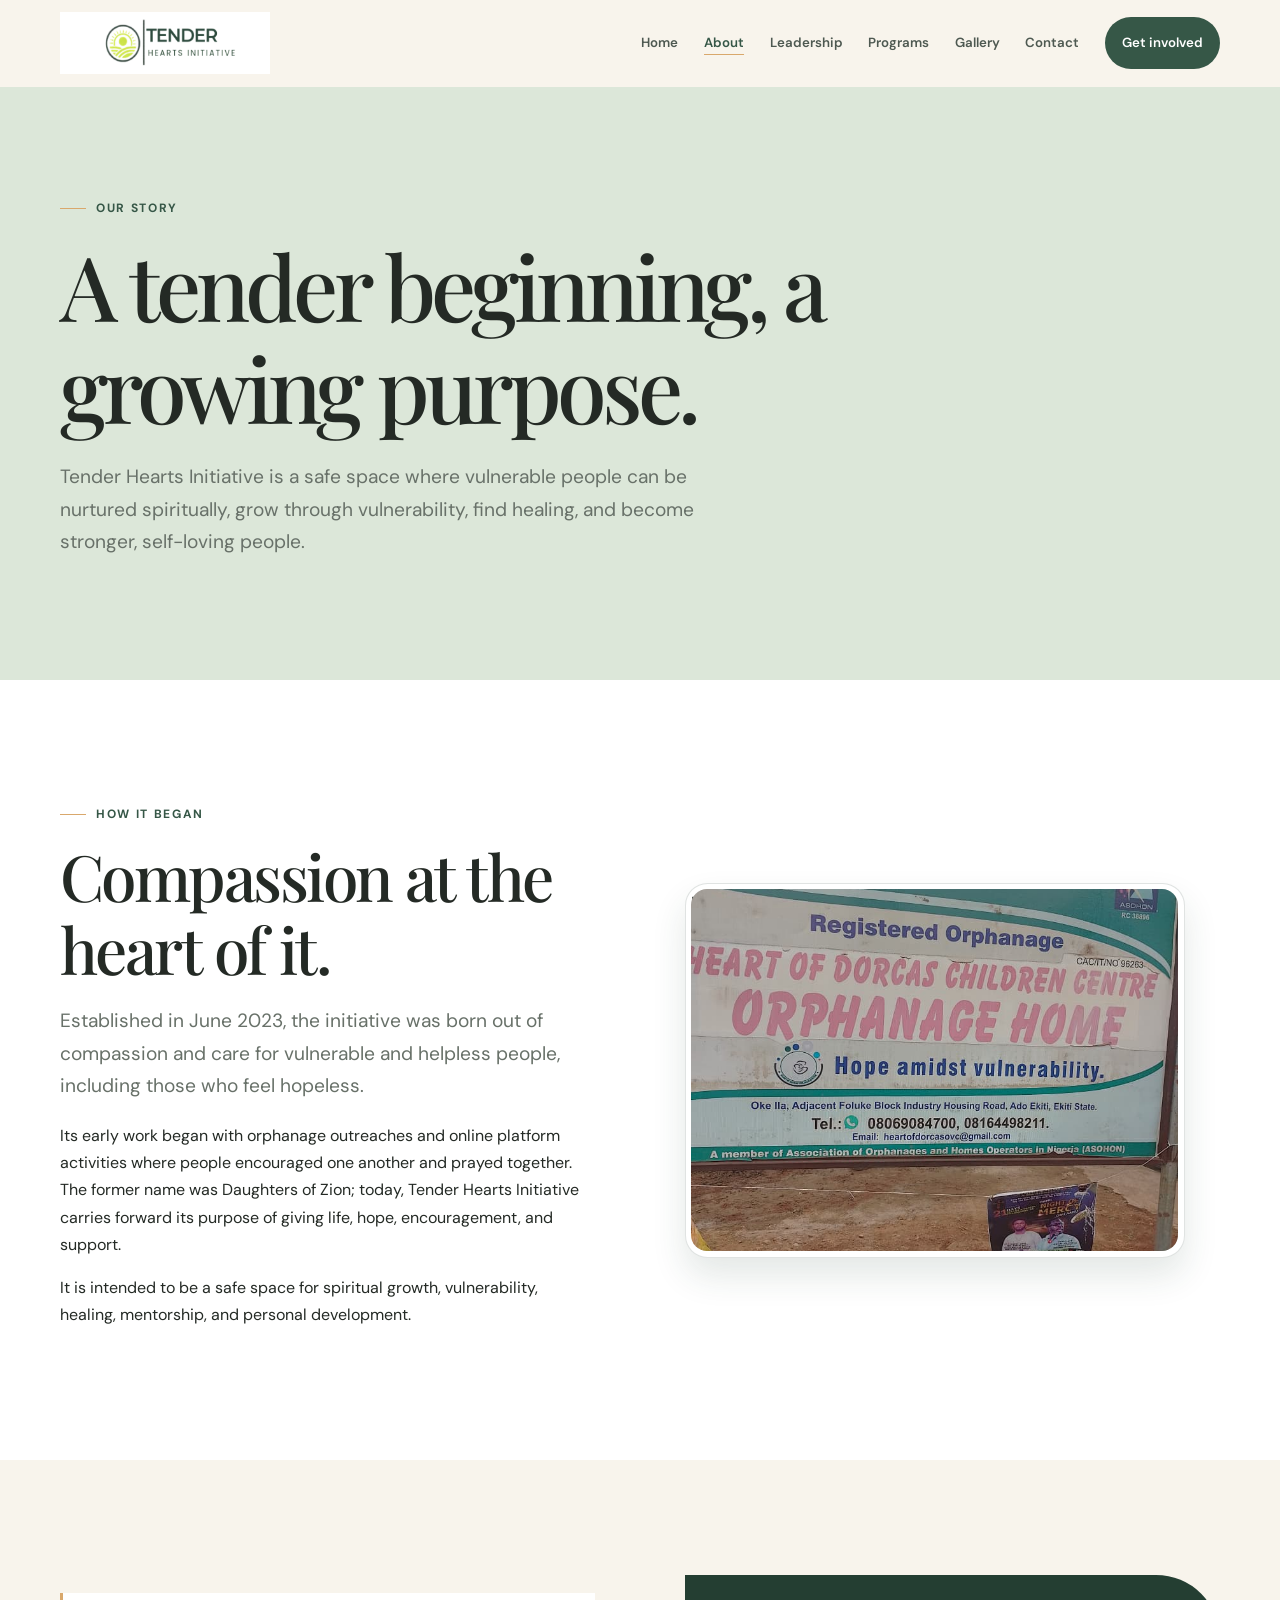
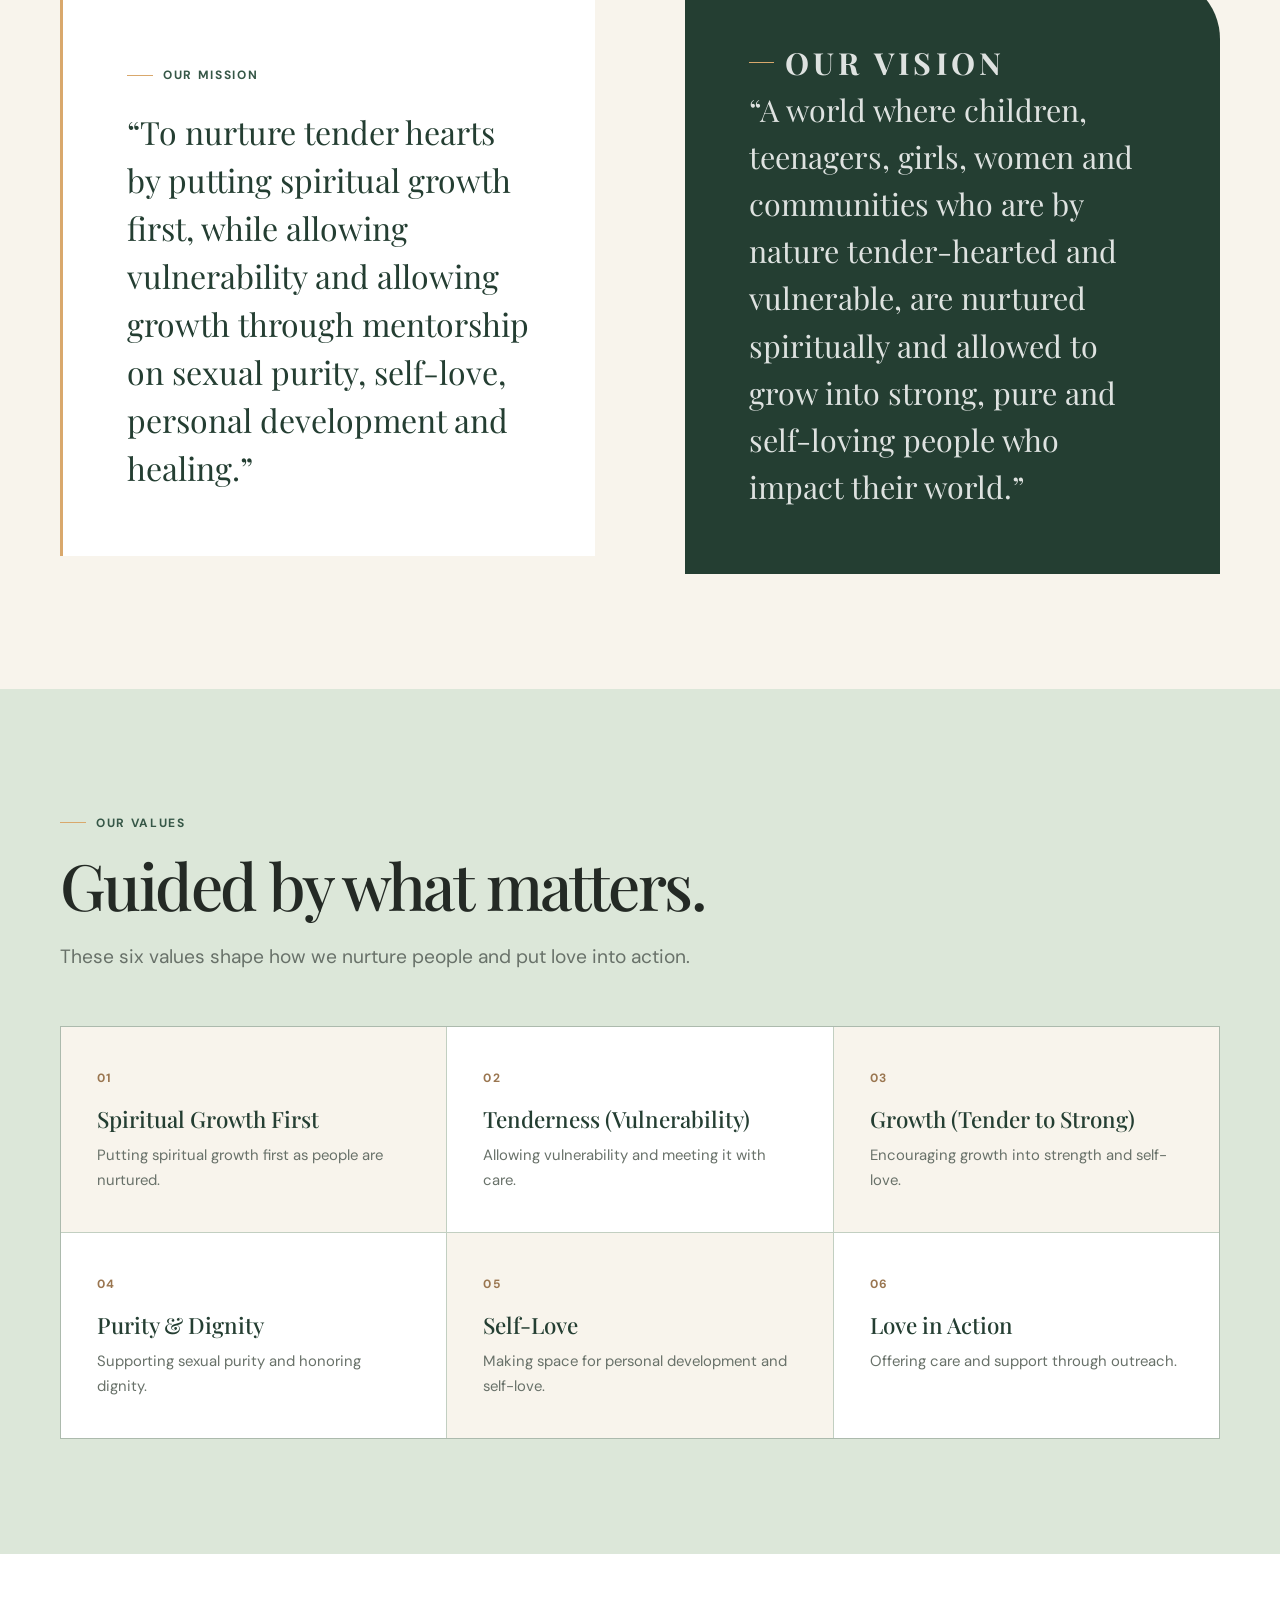
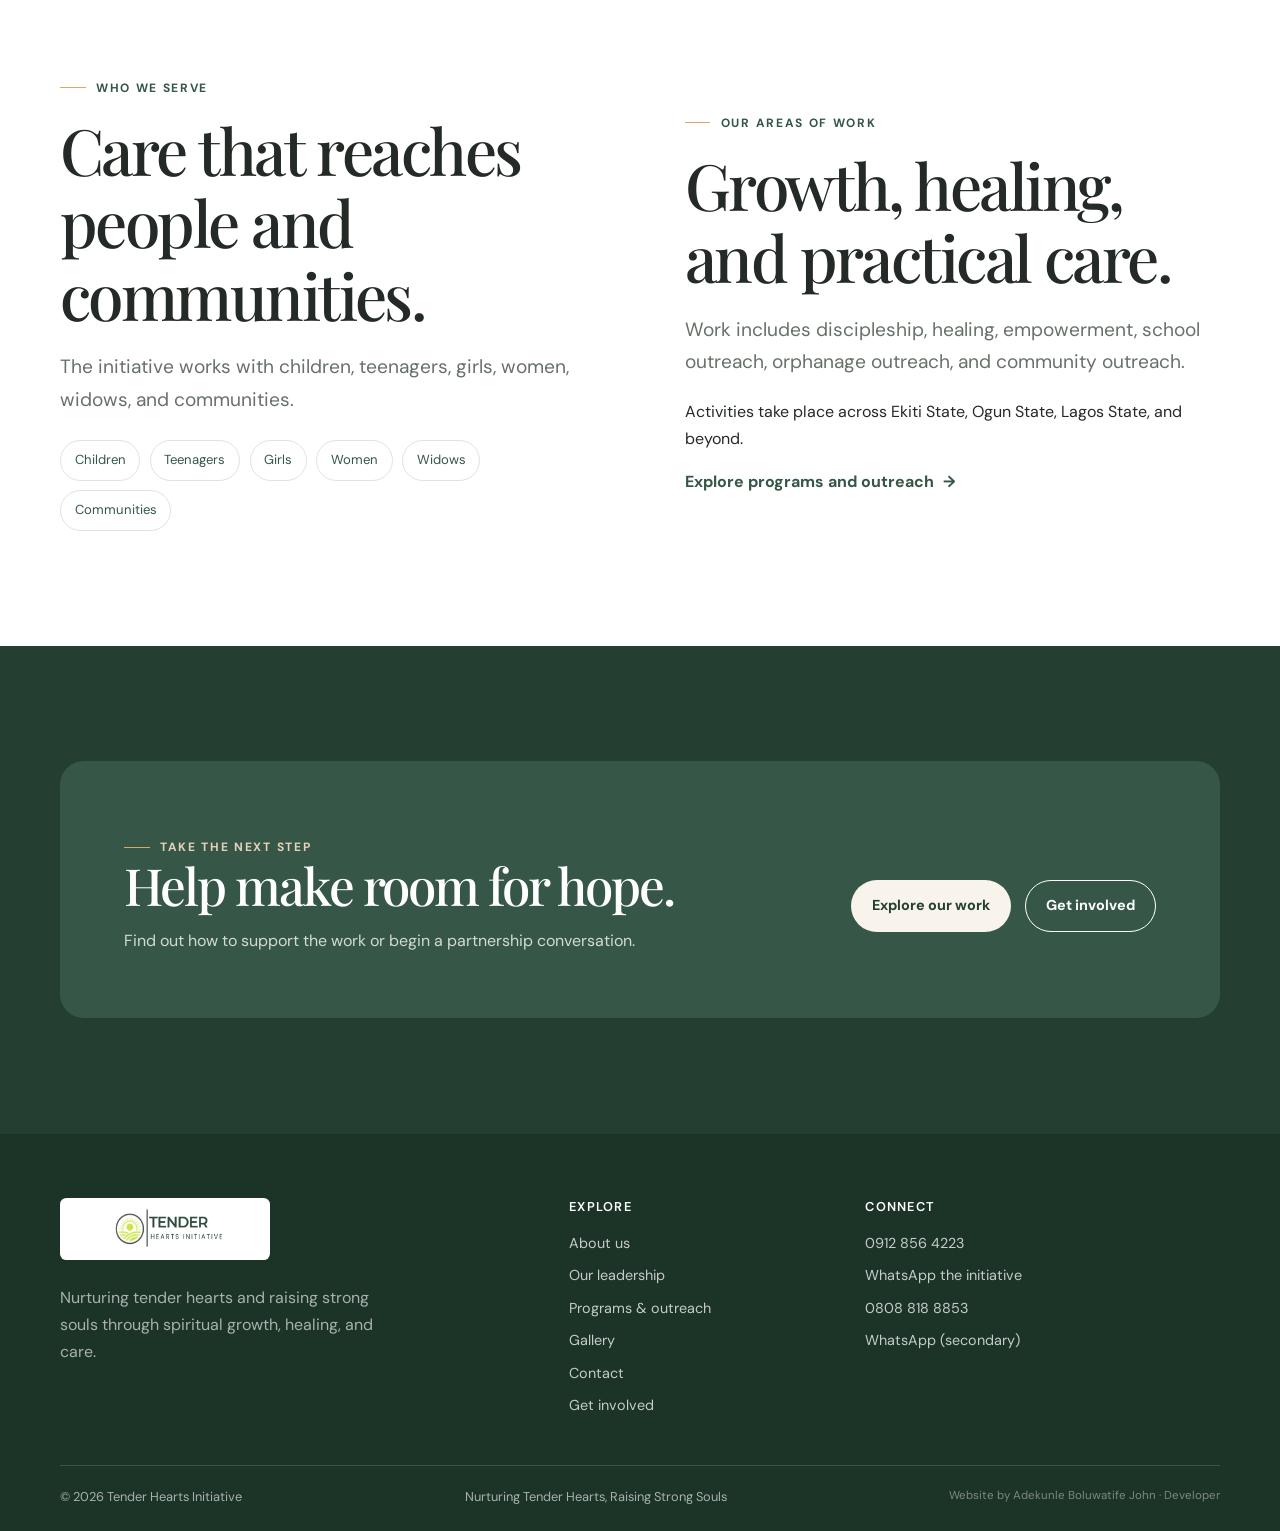
==== about.html @ 232a4e2f "Publish Tender Hearts Initiative website Co-authored-by: Copilot <223556219+Copilot@users.noreply.gi" ====
<!doctype html>
<html lang="en">
<head>
  <meta charset="utf-8"><meta name="viewport" content="width=device-width, initial-scale=1">
  <title>About Us | Tender Hearts Initiative</title>
  <meta name="description" content="Learn about Tender Hearts Initiative, formerly Daughters of Zion, its origin, purpose, mission, vision, values, and work in Nigeria.">
  <meta property="og:type" content="website"><meta property="og:title" content="About Us | Tender Hearts Initiative"><meta property="og:description" content="A safe space for spiritual growth, vulnerability, healing, and becoming stronger."><meta property="og:site_name" content="Tender Hearts Initiative"><meta property="og:image" content="assets/images/brand/tender-hearts-logo.png"><meta name="twitter:card" content="summary"><meta name="twitter:image" content="assets/images/brand/tender-hearts-logo.png">
  <meta name="theme-color" content="#f8f4ec"><link rel="icon" type="image/png" href="assets/images/brand/favicon.png"><link rel="stylesheet" href="css/style.css"><script src="js/main.js" defer></script>
</head>
<body><a class="skip-link" href="#main">Skip to content</a>
<header class="site-header"><div class="container nav-wrap"><a class="brand" href="index.html" aria-label="Tender Hearts Initiative home"><img class="brand-logo" src="assets/images/brand/tender-hearts-logo.png" alt="Tender Hearts Initiative"></a><button class="menu-toggle" type="button" aria-label="Open navigation menu" aria-expanded="false" aria-controls="primary-navigation"><span></span><span></span></button><nav class="primary-nav" id="primary-navigation" aria-label="Main navigation"><a href="index.html">Home</a><a href="about.html" aria-current="page">About</a><a href="leadership.html">Leadership</a><a href="programs.html">Programs</a><a href="gallery.html">Gallery</a><a href="contact.html">Contact</a><a class="button button--primary" href="get-involved.html">Get involved</a></nav></div></header>
<main id="main">
  <section class="page-hero"><div class="container reveal"><p class="eyebrow">Our story</p><h1>A tender beginning, a growing purpose.</h1><p class="lede">Tender Hearts Initiative is a safe space where vulnerable people can be nurtured spiritually, grow through vulnerability, find healing, and become stronger, self-loving people.</p></div></section>
  <section class="section section--white"><div class="container split"><div class="reveal"><p class="eyebrow">How it began</p><h2>Compassion at the heart of it.</h2><p class="lede">Established in June 2023, the initiative was born out of compassion and care for vulnerable and helpless people, including those who feel hopeless.</p><p>Its early work began with orphanage outreaches and online platform activities where people encouraged one another and prayed together. The former name was Daughters of Zion; today, Tender Hearts Initiative carries forward its purpose of giving life, hope, encouragement, and support.</p><p>It is intended to be a safe space for spiritual growth, vulnerability, healing, mentorship, and personal development.</p></div><figure class="photo-feature reveal reveal-delay-1"><img src="assets/images/gallery/orphanage-centre-01.jpg" alt="A sign at an orphanage visited by Tender Hearts Initiative" loading="lazy" width="765" height="1020"><figcaption>Beginning with care and connection</figcaption></figure></div></section>
  <section class="section" id="mission"><div class="container split"><div class="mission-card reveal"><p class="eyebrow">Our mission</p><blockquote>“To nurture tender hearts by putting spiritual growth first, while allowing vulnerability and allowing growth through mentorship on sexual purity, self-love, personal development and healing.”</blockquote></div><div class="vision-card reveal reveal-delay-1"><p class="eyebrow">Our vision</p><p>“A world where children, teenagers, girls, women and communities who are by nature tender-hearted and vulnerable, are nurtured spiritually and allowed to grow into strong, pure and self-loving people who impact their world.”</p></div></div></section>
  <section class="section section--sage"><div class="container"><div class="section-heading reveal"><p class="eyebrow">Our values</p><h2>Guided by what matters.</h2><p class="lede">These six values shape how we nurture people and put love into action.</p></div><div class="values-grid">
    <article class="value-card reveal"><span class="value-number">01</span><h3>Spiritual Growth First</h3><p>Putting spiritual growth first as people are nurtured.</p></article><article class="value-card reveal reveal-delay-1"><span class="value-number">02</span><h3>Tenderness (Vulnerability)</h3><p>Allowing vulnerability and meeting it with care.</p></article><article class="value-card reveal reveal-delay-2"><span class="value-number">03</span><h3>Growth (Tender to Strong)</h3><p>Encouraging growth into strength and self-love.</p></article><article class="value-card reveal"><span class="value-number">04</span><h3>Purity &amp; Dignity</h3><p>Supporting sexual purity and honoring dignity.</p></article><article class="value-card reveal reveal-delay-1"><span class="value-number">05</span><h3>Self-Love</h3><p>Making space for personal development and self-love.</p></article><article class="value-card reveal reveal-delay-2"><span class="value-number">06</span><h3>Love in Action</h3><p>Offering care and support through outreach.</p></article>
  </div></div></section>
  <section class="section section--white"><div class="container split"><div><p class="eyebrow">Who we serve</p><h2>Care that reaches people and communities.</h2><p class="lede">The initiative works with children, teenagers, girls, women, widows, and communities.</p><div class="audience-list"><span>Children</span><span>Teenagers</span><span>Girls</span><span>Women</span><span>Widows</span><span>Communities</span></div></div><div><p class="eyebrow">Our areas of work</p><h2>Growth, healing, and practical care.</h2><p class="lede">Work includes discipleship, healing, empowerment, school outreach, orphanage outreach, and community outreach.</p><p>Activities take place across Ekiti State, Ogun State, Lagos State, and beyond.</p><a class="text-link" href="programs.html">Explore programs and outreach</a></div></div></section>
  <section class="section section--green"><div class="container callout reveal"><div><p class="eyebrow">Take the next step</p><h2>Help make room for hope.</h2><p>Find out how to support the work or begin a partnership conversation.</p></div><div class="button-row"><a class="button button--light" href="programs.html">Explore our work</a><a class="button button--outline" href="get-involved.html">Get involved</a></div></div></section>
</main>
<footer class="site-footer"><div class="container"><div class="footer-grid"><div><a class="brand" href="index.html" aria-label="Tender Hearts Initiative home"><img class="brand-logo" src="assets/images/brand/tender-hearts-logo.png" alt="Tender Hearts Initiative"></a><p style="max-width:330px;margin-top:1rem">Nurturing tender hearts and raising strong souls through spiritual growth, healing, and care.</p></div><div><h2 class="footer-title">Explore</h2><div class="footer-links"><a href="about.html">About us</a><a href="leadership.html">Our leadership</a><a href="programs.html">Programs &amp; outreach</a><a href="gallery.html">Gallery</a><a href="contact.html">Contact</a><a href="get-involved.html">Get involved</a></div></div><div><h2 class="footer-title">Connect</h2><div class="footer-links"><a href="tel:+2349128564223">0912 856 4223</a><a href="https://wa.me/2349128564223">WhatsApp the initiative</a><a href="tel:+2348088188853">0808 818 8853</a><a href="https://wa.me/2348088188853">WhatsApp (secondary)</a></div></div></div><div class="footer-bottom"><p>© <span data-year></span> Tender Hearts Initiative</p><p>Nurturing Tender Hearts, Raising Strong Souls</p><p class="developer-credit">Website by <a href="https://adekunle-dev.onrender.com/" target="_blank" rel="noopener noreferrer">Adekunle Boluwatife John · Developer</a></p></div></div></footer>
</body></html>
---- css/style.css ----
@import url('https://fonts.googleapis.com/css2?family=DM+Sans:wght@400;500;600;700&family=Playfair+Display:wght@400;500;600;700&display=swap');

:root {
  --ivory: #f8f4ec;
  --green: #365747;
  --deep-green: #243e32;
  --sage: #dce7d9;
  --gold: #d9a86c;
  --ink: #242a25;
  --muted: #687169;
  --white: #fff;
  --line: rgba(36, 62, 50, .14);
  --serif: "Playfair Display", Georgia, serif;
  --sans: "DM Sans", Arial, sans-serif;
  --space-section: clamp(4.5rem, 9vw, 8rem);
  --radius: 1.4rem;
  --shadow: 0 22px 60px rgba(36, 62, 50, .12);
}

* { box-sizing: border-box; }
html { scroll-behavior: smooth; scroll-padding-top: 6rem; }
body { margin: 0; color: var(--ink); background: var(--ivory); font: 400 16px/1.7 var(--sans); }
img, svg { display: block; max-width: 100%; }
a { color: inherit; }
button { font: inherit; }
::selection { color: var(--white); background: var(--green); }
:focus-visible { outline: 3px solid var(--gold); outline-offset: 4px; }
img { border-radius: 0; }
.hero-photo, .photo-feature { position: relative; width: 100%; max-width: 500px; aspect-ratio: 4 / 3; margin: 0; padding: .35rem; overflow: hidden; border: 1px solid rgba(36,62,50,.14); border-radius: 1.4rem; background: var(--white); box-shadow: 0 18px 34px rgba(36,62,50,.12); }
.hero-photo img, .photo-feature img { position: absolute; inset: .35rem; width: calc(100% - .7rem); height: calc(100% - .7rem); object-fit: cover; border-radius: 1rem; }

.skip-link { position: absolute; z-index: 1000; top: .5rem; left: .5rem; padding: .7rem 1rem; color: var(--white); background: var(--deep-green); transform: translateY(-160%); }
.skip-link:focus { transform: translateY(0); }
.container { width: min(1160px, calc(100% - 3rem)); margin-inline: auto; }
.section { padding-block: var(--space-section); }
.section--white { background: var(--white); }
.section--sage { background: var(--sage); }
.section--green { color: var(--white); background: var(--deep-green); }
.eyebrow { display: inline-flex; align-items: center; gap: .65rem; margin: 0 0 1rem; color: var(--green); font-size: .75rem; font-weight: 700; letter-spacing: .14em; text-transform: uppercase; }
.eyebrow::before { width: 1.6rem; height: 1px; background: var(--gold); content: ""; }
.section--green .eyebrow { color: #e5d2b7; }
h1, h2, h3, p { margin-top: 0; }
h1, h2, h3 { font-family: var(--serif); font-weight: 500; line-height: 1.13; }
h1 { max-width: 850px; margin-bottom: 1.5rem; font-size: clamp(3.2rem, 8vw, 6.7rem); letter-spacing: -.055em; }
h2 { margin-bottom: 1.25rem; font-size: clamp(2.4rem, 5vw, 4.3rem); letter-spacing: -.04em; }
h3 { font-size: clamp(1.45rem, 2.4vw, 2rem); }
.lede { max-width: 660px; color: var(--muted); font-size: clamp(1.05rem, 1.5vw, 1.25rem); }
.section--green .lede { color: rgba(255,255,255,.75); }
.section-heading { max-width: 740px; margin-bottom: 3.25rem; }
.section-heading--center { margin-inline: auto; text-align: center; }
.section-heading--center .eyebrow { justify-content: center; }
.section-heading--center .lede { margin-inline: auto; }
.button { display: inline-flex; min-height: 3.25rem; align-items: center; justify-content: center; gap: .7rem; padding: .8rem 1.25rem; border: 1px solid transparent; border-radius: 999px; font-size: .9rem; font-weight: 700; text-decoration: none; transition: transform .25s ease, background .25s ease, color .25s ease, border-color .25s ease; }
.button:hover { transform: translateY(-3px); }
.button--primary { color: var(--white); background: var(--green); }
.button--primary:hover { background: var(--deep-green); }
.button--light { color: var(--deep-green); background: var(--ivory); }
.button--light:hover { background: var(--white); }
.button--outline { border-color: currentColor; color: inherit; background: transparent; }
.button--outline:hover { color: var(--deep-green); background: var(--white); }
.button-row { display: flex; flex-wrap: wrap; gap: .85rem; margin-top: 2rem; }
.text-link { display: inline-flex; align-items: center; gap: .55rem; color: var(--green); font-weight: 700; text-decoration: none; }
.text-link::after { content: "→"; transition: transform .2s ease; }
.text-link:hover::after { transform: translateX(4px); }

.site-header { position: sticky; z-index: 50; top: 0; border-bottom: 1px solid transparent; background: rgba(248,244,236,.94); backdrop-filter: blur(16px); transition: box-shadow .25s ease, border-color .25s ease; }
.site-header.is-scrolled { border-color: var(--line); box-shadow: 0 8px 24px rgba(36,62,50,.06); }
.nav-wrap { display: flex; min-height: 5.4rem; align-items: center; justify-content: space-between; gap: 1rem; }
.brand { display: inline-flex; flex: 0 0 auto; align-items: center; color: var(--deep-green); text-decoration: none; }
.brand-logo { display: block; width: clamp(145px, 17vw, 210px); height: auto; max-height: 62px; object-fit: contain; background: var(--white); }
.primary-nav { display: flex; align-items: center; gap: clamp(.9rem, 2vw, 1.7rem); }
.primary-nav a { color: #4e5951; font-size: .83rem; font-weight: 600; text-decoration: none; transition: color .2s ease; }
.primary-nav a:hover, .primary-nav a[aria-current="page"] { color: var(--green); }
.primary-nav a[aria-current="page"]:not(.button) { text-decoration: underline; text-decoration-color: var(--gold); text-underline-offset: .45rem; }
.primary-nav .button { padding: .65rem 1rem; color: var(--white); }
.menu-toggle { display: none; width: 2.8rem; height: 2.8rem; padding: .65rem; border: 1px solid var(--line); border-radius: 50%; color: var(--deep-green); background: transparent; cursor: pointer; }
.menu-toggle span { display: block; height: 2px; margin: 4px 0; background: currentColor; transition: transform .2s ease, opacity .2s ease; }
.menu-toggle[aria-expanded="true"] span:first-child { transform: translateY(3px) rotate(45deg); }
.menu-toggle[aria-expanded="true"] span:last-child { transform: translateY(-3px) rotate(-45deg); }

.hero { position: relative; overflow: hidden; padding: clamp(4rem, 8vw, 7.5rem) 0 clamp(5rem, 10vw, 9rem); }
.hero-grid { display: grid; grid-template-columns: minmax(0, 1.05fr) minmax(300px, .95fr); align-items: center; gap: clamp(2rem, 6vw, 6rem); }
.hero-copy { position: relative; z-index: 1; }
.hero h1 em { color: var(--green); font-weight: 400; }
.hero-copy > p:not(.eyebrow) { max-width: 540px; color: var(--muted); font-size: 1.1rem; }
.hero-art { position: relative; min-height: 460px; }
.art-panel { position: absolute; inset: 3% 5% 8% 9%; overflow: hidden; border-radius: 48% 48% 1.5rem 1.5rem; background: var(--sage); }
.art-panel::before, .art-panel::after { position: absolute; border: 1px solid rgba(54,87,71,.25); border-radius: 50%; content: ""; }
.art-panel::before { width: 82%; aspect-ratio: 1; top: 15%; left: 9%; }
.art-panel::after { width: 55%; aspect-ratio: 1; top: 29%; left: 22%; border-color: rgba(217,168,108,.65); }
.art-sun { position: absolute; width: 29%; aspect-ratio: 1; top: 12%; right: 14%; border-radius: 50%; background: var(--gold); opacity: .86; }
.art-stem { position: absolute; bottom: -2%; left: 50%; width: 2px; height: 68%; background: var(--green); transform: rotate(9deg); transform-origin: bottom; }
.art-leaf { position: absolute; width: 31%; height: 14%; border: 2px solid var(--green); border-radius: 100% 0 100% 0; background: rgba(255,255,255,.2); }
.art-leaf::after { position: absolute; top: 50%; left: 0; width: 100%; height: 1px; background: var(--green); content: ""; transform: rotate(-18deg); }
.art-leaf--one { bottom: 42%; left: 22%; transform: rotate(25deg); }
.art-leaf--two { bottom: 54%; left: 49%; transform: rotate(-22deg) scaleX(-1); }
.art-leaf--three { bottom: 24%; left: 30%; transform: rotate(-20deg) scaleX(-1); }
.art-dot { position: absolute; z-index: 2; width: .6rem; aspect-ratio: 1; border-radius: 50%; background: var(--gold); }
.art-dot--one { top: 24%; left: 15%; }
.art-dot--two { right: 11%; bottom: 27%; width: .85rem; }
.hero-note { position: absolute; right: -1%; bottom: 8%; z-index: 3; max-width: 205px; padding: 1.1rem 1.25rem; border-radius: 1rem; color: var(--deep-green); background: var(--white); box-shadow: var(--shadow); font-family: var(--serif); font-size: 1.05rem; }
.hero-note span { display: block; margin-top: .4rem; color: var(--muted); font: 500 .7rem/1.4 var(--sans); letter-spacing: .08em; text-transform: uppercase; }
.hero-spark { position: absolute; right: 4%; top: 8%; color: var(--gold); font-size: 2.3rem; }
.page-hero { padding-block: clamp(4.5rem, 8vw, 7rem); background: var(--sage); }
.page-hero .container { position: relative; }
.page-hero h1 { max-width: 900px; font-size: clamp(3rem, 7vw, 6rem); }
.page-hero .lede { max-width: 680px; }
.page-hero .hero-spark { top: 12%; right: 8%; }

.split { display: grid; grid-template-columns: 1fr 1fr; align-items: center; gap: clamp(2rem, 7vw, 7rem); }
.illustration { position: relative; min-height: 380px; overflow: hidden; border-radius: 2rem 2rem 2rem .3rem; background: var(--sage); }
.illustration--gold { background: #eee1ce; }
.illustration--green { background: var(--green); }
.illustration-shape { position: absolute; width: 68%; aspect-ratio: 1; top: 15%; left: 16%; border: 1px solid rgba(36,62,50,.28); border-radius: 50%; }
.illustration-shape::before, .illustration-shape::after { position: absolute; border-radius: 50%; content: ""; }
.illustration-shape::before { inset: 12%; border: 1px solid rgba(36,62,50,.25); }
.illustration-shape::after { inset: 27%; background: rgba(255,255,255,.42); }
.illustration--green .illustration-shape { border-color: rgba(255,255,255,.45); }
.illustration--green .illustration-shape::before { border-color: rgba(255,255,255,.35); }
.illustration--green .illustration-shape::after { background: rgba(217,168,108,.68); }
.illustration-caption { position: absolute; right: 1.2rem; bottom: 1.2rem; left: 1.2rem; display: flex; justify-content: space-between; gap: 1rem; color: var(--deep-green); font-size: .7rem; font-weight: 700; letter-spacing: .11em; text-transform: uppercase; }
.illustration--green .illustration-caption { color: white; }
.mission-card { padding: clamp(2rem, 5vw, 4rem); border-left: 3px solid var(--gold); background: var(--white); }
.mission-card blockquote { margin: .4rem 0 0; color: var(--deep-green); font: 400 clamp(1.35rem, 2.5vw, 2rem)/1.5 var(--serif); }
.vision-card { padding: clamp(2rem, 5vw, 4rem); border-radius: 0 4rem 0 0; color: var(--white); background: var(--deep-green); }
.vision-card p { margin: 0; color: rgba(255,255,255,.85); font-family: var(--serif); font-size: clamp(1.3rem, 2.4vw, 1.9rem); line-height: 1.55; }
.values-grid { display: grid; grid-template-columns: repeat(3, 1fr); gap: 1px; background: var(--line); border: 1px solid var(--line); }
.value-card { min-height: 205px; padding: clamp(1.4rem, 3vw, 2.25rem); background: var(--ivory); }
.value-card:nth-child(2n) { background: var(--white); }
.value-number { display: inline-block; margin-bottom: 1.15rem; color: #9a7650; font-size: .75rem; font-weight: 700; letter-spacing: .12em; }
.value-card h3 { margin-bottom: .65rem; color: var(--deep-green); font-size: 1.4rem; }
.value-card p { margin: 0; color: var(--muted); font-size: .93rem; }
.program-grid { display: grid; grid-template-columns: repeat(3, 1fr); gap: 1.2rem; }
.program-card { display: flex; min-height: 360px; flex-direction: column; justify-content: space-between; overflow: hidden; padding: 1.7rem; border-radius: var(--radius); color: var(--white); background: var(--green); transition: transform .3s ease; }
.program-card:hover { transform: translateY(-6px); }
.program-card:nth-child(2) { color: var(--deep-green); background: #e8ddca; }
.program-card:nth-child(3) { background: #6f8978; }
.program-card-art { position: relative; aspect-ratio: 4 / 3; margin: -1.7rem -1.7rem 1.2rem; overflow: hidden; border-bottom: 1px solid rgba(255,255,255,.25); background: rgba(255,255,255,.08); }
.program-card-art img { position: absolute; inset: 0; width: 100%; height: 100%; object-fit: cover; border: 4px solid var(--white); border-radius: 1.1rem; box-shadow: none; }
.program-card p { margin-bottom: 1.2rem; opacity: .82; }
.program-card h3 { margin-bottom: .65rem; }
.program-card .text-link { color: inherit; }
.program-detail { display: grid; grid-template-columns: .9fr 1.1fr; align-items: center; gap: 2rem; padding-block: 2.5rem; border-top: 1px solid var(--line); }
.program-detail:first-of-type { border-top: 0; }
.program-detail-media { min-width: 0; }
.program-detail h2 { margin: 0 0 1rem; font-size: clamp(1.8rem, 3vw, 2.6rem); }
.program-photo { position: relative; width: 100%; max-width: 420px; aspect-ratio: 4 / 3; margin: 0; padding: .35rem; overflow: hidden; border: 1px solid rgba(36,62,50,.14); border-radius: 1.3rem; background: var(--white); box-shadow: 0 14px 30px rgba(36,62,50,.1); }
.program-photo img { position: absolute; inset: .35rem; width: calc(100% - .7rem); height: calc(100% - .7rem); object-fit: cover; border-radius: .95rem; }
.program-detail p { max-width: 680px; margin-bottom: .7rem; color: var(--muted); }
.audience-list { display: flex; flex-wrap: wrap; gap: .6rem; margin-top: 1.5rem; }
.audience-list span { padding: .5rem .85rem; border: 1px solid var(--line); border-radius: 999px; color: var(--green); font-size: .82rem; }
.callout { display: flex; align-items: center; justify-content: space-between; gap: 2rem; padding: clamp(2rem, 5vw, 4rem); border-radius: 1.5rem; color: var(--white); background: var(--green); }
.callout h2 { max-width: 650px; margin: 0; font-size: clamp(2rem, 4vw, 3.4rem); }
.callout p { margin: .75rem 0 0; color: rgba(255,255,255,.78); }
.callout .button { flex-shrink: 0; }

.leader-grid { display: grid; grid-template-columns: repeat(2, minmax(0, 1fr)); gap: clamp(1.5rem, 4vw, 3.5rem); }
.leader-card { overflow: hidden; border: 1px solid rgba(36,62,50,.09); border-radius: 1.5rem; background: var(--white); box-shadow: 0 18px 36px rgba(36,62,50,.08); }
.portrait { position: relative; height: auto; aspect-ratio: 4 / 3; overflow: hidden; border-bottom: 1px solid rgba(36,62,50,.08); background: linear-gradient(135deg, rgba(220,231,217,.8), rgba(248,244,236,.95)); }
.leader-card:nth-child(2) .portrait { background: linear-gradient(135deg, rgba(233,220,202,.9), rgba(248,244,236,.95)); }
.portrait img { position: absolute; inset: .4rem; width: calc(100% - .8rem); height: calc(100% - .8rem); object-fit: cover; border: 3px solid var(--white); border-radius: 1rem; filter: saturate(1.05); }
.portrait-label { position: absolute; right: 1rem; bottom: 1rem; z-index: 2; padding: .45rem .7rem; border-radius: 999px; color: var(--deep-green); background: rgba(255,255,255,.83); font-size: .68rem; letter-spacing: .08em; text-transform: uppercase; }
.leader-info { padding: 1.7rem; }
.leader-info h2 { margin: 0 0 .35rem; font-size: clamp(1.7rem, 3vw, 2.4rem); }
.leader-role { margin: 0; color: var(--green); font-weight: 700; }
.leader-bio { margin: 1rem 0 0; color: var(--muted); font-size: .9rem; }
.reach-list { display: grid; grid-template-columns: repeat(4, 1fr); gap: 1rem; margin-top: 2.5rem; }
.reach-item { padding-top: 1rem; border-top: 1px solid rgba(255,255,255,.28); color: rgba(255,255,255,.87); }
.reach-item strong { display: block; margin-bottom: .35rem; color: var(--white); font-family: var(--serif); font-size: 1.3rem; font-weight: 500; }

.gallery-toolbar { display: flex; flex-wrap: wrap; gap: .6rem; margin-bottom: 2rem; }
.filter-button { min-height: 2.75rem; padding: .6rem 1rem; border: 1px solid var(--line); border-radius: 999px; color: var(--green); background: transparent; cursor: pointer; }
.filter-button[aria-pressed="true"], .filter-button:hover { color: var(--white); background: var(--green); }
.gallery-grid { display: grid; grid-template-columns: repeat(3, minmax(0, 1fr)); gap: 1.2rem; }
.gallery-item { position: relative; width: 100%; aspect-ratio: 4 / 3; overflow: hidden; padding: .35rem; border: 1px solid rgba(36,62,50,.12); border-radius: 1.1rem; text-align: left; background: var(--white); box-shadow: 0 12px 28px rgba(36,62,50,.1); cursor: zoom-in; }
.gallery-item img { position: absolute; inset: .35rem; width: calc(100% - .7rem); height: calc(100% - .7rem); object-fit: cover; border-radius: .75rem; transition: transform .5s ease; }
.gallery-item:hover img { transform: scale(1.04); }
.gallery-caption { position: absolute; right: .35rem; bottom: .35rem; left: .35rem; padding: 2rem 1rem .9rem; border-radius: 0 0 .75rem .75rem; color: white; background: linear-gradient(transparent, rgba(18,35,26,.82)); opacity: 0; transition: opacity .25s ease; }
.gallery-item:hover .gallery-caption, .gallery-item:focus-visible .gallery-caption { opacity: 1; }
.gallery-caption strong, .gallery-caption span { display: block; }
.gallery-caption span { font-size: .8rem; opacity: .85; }
.gallery-empty { grid-column: 1 / -1; padding: clamp(2rem, 6vw, 5rem); border: 1px dashed rgba(54,87,71,.4); border-radius: 1rem; text-align: center; background: rgba(255,255,255,.55); }
.gallery-empty h2 { font-size: 2rem; }
.gallery-empty p { max-width: 620px; margin: 0 auto; color: var(--muted); }
.privacy-notice { display: flex; align-items: flex-start; gap: 1rem; margin-top: 2rem; padding: 1.25rem 1.4rem; border: 1px solid rgba(54,87,71,.16); border-left: 4px solid var(--gold); border-radius: 1rem; background: linear-gradient(110deg, #f8f4ec, #edf3ec); box-shadow: 0 10px 24px rgba(36,62,50,.06); }
.privacy-notice-icon { display: grid; width: 2rem; height: 2rem; flex: 0 0 2rem; place-items: center; border: 1px solid rgba(54,87,71,.24); border-radius: 50%; color: var(--green); background: var(--white); font-family: var(--serif); font-weight: 700; }
.privacy-notice h2 { margin: 0 0 .25rem; color: var(--deep-green); font: 600 .92rem var(--sans); letter-spacing: .02em; }
.privacy-notice p { margin: 0; color: var(--muted); font-size: .88rem; line-height: 1.6; }
.lightbox { position: fixed; z-index: 200; inset: 0; display: grid; place-items: center; padding: 2rem; color: var(--white); background: rgba(16,27,21,.94); }
.lightbox[hidden] { display: none; }
.lightbox-content { position: relative; width: min(100%, 1000px); }
.lightbox img { max-height: 78vh; width: 100%; object-fit: contain; }
.lightbox-caption { margin-top: .8rem; text-align: center; }
.lightbox-close { position: absolute; top: -1.2rem; right: 0; width: 2.75rem; height: 2.75rem; border: 1px solid rgba(255,255,255,.6); border-radius: 50%; color: white; background: transparent; cursor: pointer; font-size: 1.4rem; }

.involve-grid { display: grid; grid-template-columns: 1fr 1fr; gap: 1.2rem; }
.involve-card { padding: clamp(2rem, 5vw, 3.5rem); border: 1px solid rgba(36,62,50,.08); border-radius: 1.5rem; background: var(--white); box-shadow: 0 16px 38px rgba(36,62,50,.07); }
.involve-card--green { position: relative; overflow: hidden; color: white; background: linear-gradient(145deg, #365747, #243e32); box-shadow: 0 20px 42px rgba(36,62,50,.2); }
.involve-card--green::after { position: absolute; top: -4rem; right: -3rem; width: 12rem; aspect-ratio: 1; border: 1px solid rgba(217,168,108,.3); border-radius: 50%; content: ""; pointer-events: none; }
.involve-card--green > * { position: relative; z-index: 1; }
.involve-card--green .eyebrow { color: #e5d2b7; }
.involve-card--green p { color: rgba(255,255,255,.8); }
.involve-card h2 { font-size: clamp(2rem, 4vw, 3.2rem); }
.involve-card p { color: var(--muted); }
.partnership-options { display: flex; flex-wrap: wrap; gap: .55rem; margin: 1.5rem 0; }
.partnership-options span { padding: .45rem .75rem; border: 1px solid rgba(255,255,255,.28); border-radius: 999px; color: #fff; background: rgba(255,255,255,.08); font-size: .75rem; }
.contact-prompt { display: flex; align-items: center; justify-content: space-between; gap: 2rem; margin: 1.5rem 0; padding: clamp(1.4rem, 3vw, 2rem); border: 1px solid rgba(36,62,50,.1); border-radius: 1.25rem; background: linear-gradient(120deg, #fff, #f5f1e8); box-shadow: 0 14px 32px rgba(36,62,50,.07); }
.contact-prompt h3 { margin: 0 0 .5rem; color: var(--deep-green); font-size: clamp(1.35rem, 2.3vw, 1.8rem); }
.contact-prompt p { max-width: 560px; margin-bottom: 0; color: var(--muted); }
.contact-prompt .eyebrow { margin-bottom: .65rem; }
.contact-prompt .button-row { flex: 0 0 auto; margin-top: 0; }
.contact-note { color: var(--muted); font-size: .9rem; }
.contact-note a { color: var(--green); font-weight: 700; text-underline-offset: .2em; }
.bank-details { margin-top: 1.5rem; padding: 1.2rem; border: 1px solid rgba(36,62,50,.12); border-radius: 1.2rem; background: linear-gradient(135deg, #f7f2ea, #edf4ef); }
.bank-row { display: flex; justify-content: space-between; gap: 1rem; padding: .72rem 0; border-bottom: 1px solid rgba(36,62,50,.08); }
.bank-row:last-child { border-bottom: 0; }
.bank-row span { color: var(--muted); font-size: .8rem; letter-spacing: .08em; text-transform: uppercase; }
.bank-row strong { color: var(--deep-green); font-size: 1rem; }
.contact-list { display: grid; grid-template-columns: repeat(2, 1fr); gap: 1rem; margin: 1.8rem 0; }
.contact-item { padding: 1.2rem; border: 1px solid rgba(36,62,50,.08); border-radius: 1rem; background: rgba(255,255,255,.68); }
.contact-item span { display: block; color: var(--muted); font-size: .74rem; letter-spacing: .1em; text-transform: uppercase; }
.contact-item a, .contact-item strong { display: inline-block; margin-top: .35rem; color: var(--deep-green); font-size: 1.05rem; font-weight: 700; text-decoration: none; }
.donation-note { margin-top: 1.5rem; padding: 1rem 1.2rem; border-left: 2px solid var(--gold); color: var(--muted); background: var(--ivory); font-size: .9rem; }

.site-footer { padding: 4rem 0 1.5rem; color: rgba(255,255,255,.78); background: #1c3328; }
.footer-grid { display: grid; grid-template-columns: 1.3fr .7fr 1fr; gap: 3rem; padding-bottom: 3rem; }
.site-footer .brand { color: var(--white); }
.site-footer .brand-logo { padding: .35rem .55rem; border-radius: .4rem; }
.site-footer p { color: rgba(255,255,255,.62); }
.footer-title { margin: 0 0 1rem; color: white; font: 600 .8rem var(--sans); letter-spacing: .1em; text-transform: uppercase; }
.footer-links { display: grid; gap: .5rem; }
.footer-links a { color: rgba(255,255,255,.75); font-size: .9rem; text-decoration: none; }
.footer-links a:hover { color: white; }
.footer-bottom { display: flex; flex-wrap: wrap; justify-content: space-between; gap: 1rem; padding-top: 1.2rem; border-top: 1px solid rgba(255,255,255,.15); font-size: .8rem; }
.footer-bottom p { margin: 0; }
.footer-bottom .developer-credit { color: rgba(255,255,255,.42); font-size: .72rem; }
.developer-credit a { color: inherit; text-decoration: none; }
.developer-credit a:hover { color: rgba(255,255,255,.78); text-decoration: underline; text-underline-offset: .2em; }
.reveal { opacity: 1; transform: none; }
.js-enabled .reveal { opacity: 0; transform: translateY(18px); transition: opacity .7s ease, transform .7s ease; }
.js-enabled .reveal.is-visible { opacity: 1; transform: translateY(0); }
.js-enabled .reveal-delay-1 { transition-delay: .1s; }
.js-enabled .reveal-delay-2 { transition-delay: .2s; }
.js-enabled .reveal-delay-3 { transition-delay: .3s; }

@media (max-width: 920px) {
  .menu-toggle { display: block; }
  .primary-nav { position: absolute; top: calc(100% + 1px); right: 0; left: 0; display: none; align-items: stretch; gap: 0; padding: .5rem 1.5rem 1.25rem; border-bottom: 1px solid var(--line); background: var(--ivory); box-shadow: 0 16px 22px rgba(36,62,50,.08); }
  .primary-nav.is-open { display: flex; flex-direction: column; }
  .primary-nav a { padding: .85rem .25rem; }
  .primary-nav a[aria-current="page"]:not(.button) { text-decoration: none; }
  .primary-nav .button { margin-top: .5rem; }
  .hero-grid { grid-template-columns: 1fr 0.8fr; gap: 2rem; }
  .hero-art { min-height: 390px; }
}
@media (max-width: 680px) {
  .container { width: min(100% - 2rem, 540px); }
  .nav-wrap { min-height: 4.6rem; }
  .brand-logo { width: 150px; max-height: 54px; }
  .hero { padding-top: 3.5rem; }
  .hero-grid, .split, .involve-grid { grid-template-columns: 1fr; }
  .hero-art { min-height: 340px; margin-inline: .5rem; }
  .hero-note { right: 0; bottom: 4%; }
  .art-panel { inset-inline: 8%; }
  .values-grid { grid-template-columns: 1fr 1fr; }
  .program-grid { grid-template-columns: 1fr; }
  .program-card { min-height: 320px; }
  .program-detail { grid-template-columns: 1fr; gap: .7rem; }
  .leader-grid { grid-template-columns: 1fr; }
  .portrait { height: auto; }
  .reach-list { grid-template-columns: 1fr 1fr; }
  .gallery-grid { grid-template-columns: 1fr 1fr; gap: .65rem; }
  .gallery-grid { gap: .75rem; }
  .gallery-caption { opacity: 1; }
  .callout { align-items: flex-start; flex-direction: column; }
  .contact-list { grid-template-columns: 1fr; gap: 0; }
  .contact-prompt { align-items: flex-start; flex-direction: column; }
  .contact-prompt .button-row { margin-top: .5rem; }
  .footer-grid { grid-template-columns: 1fr 1fr; gap: 2rem; }
  .footer-grid > :first-child { grid-column: 1 / -1; }
  .footer-bottom { flex-direction: column; }
}
@media (max-width: 390px) {
  .values-grid { grid-template-columns: 1fr; }
  .gallery-grid { grid-template-columns: repeat(2, minmax(0, 1fr)); }
}
@media (prefers-reduced-motion: reduce) {
  *, *::before, *::after { scroll-behavior: auto !important; animation-duration: .01ms !important; animation-iteration-count: 1 !important; transition-duration: .01ms !important; }
  .js-enabled .reveal { opacity: 1; transform: none; }
}
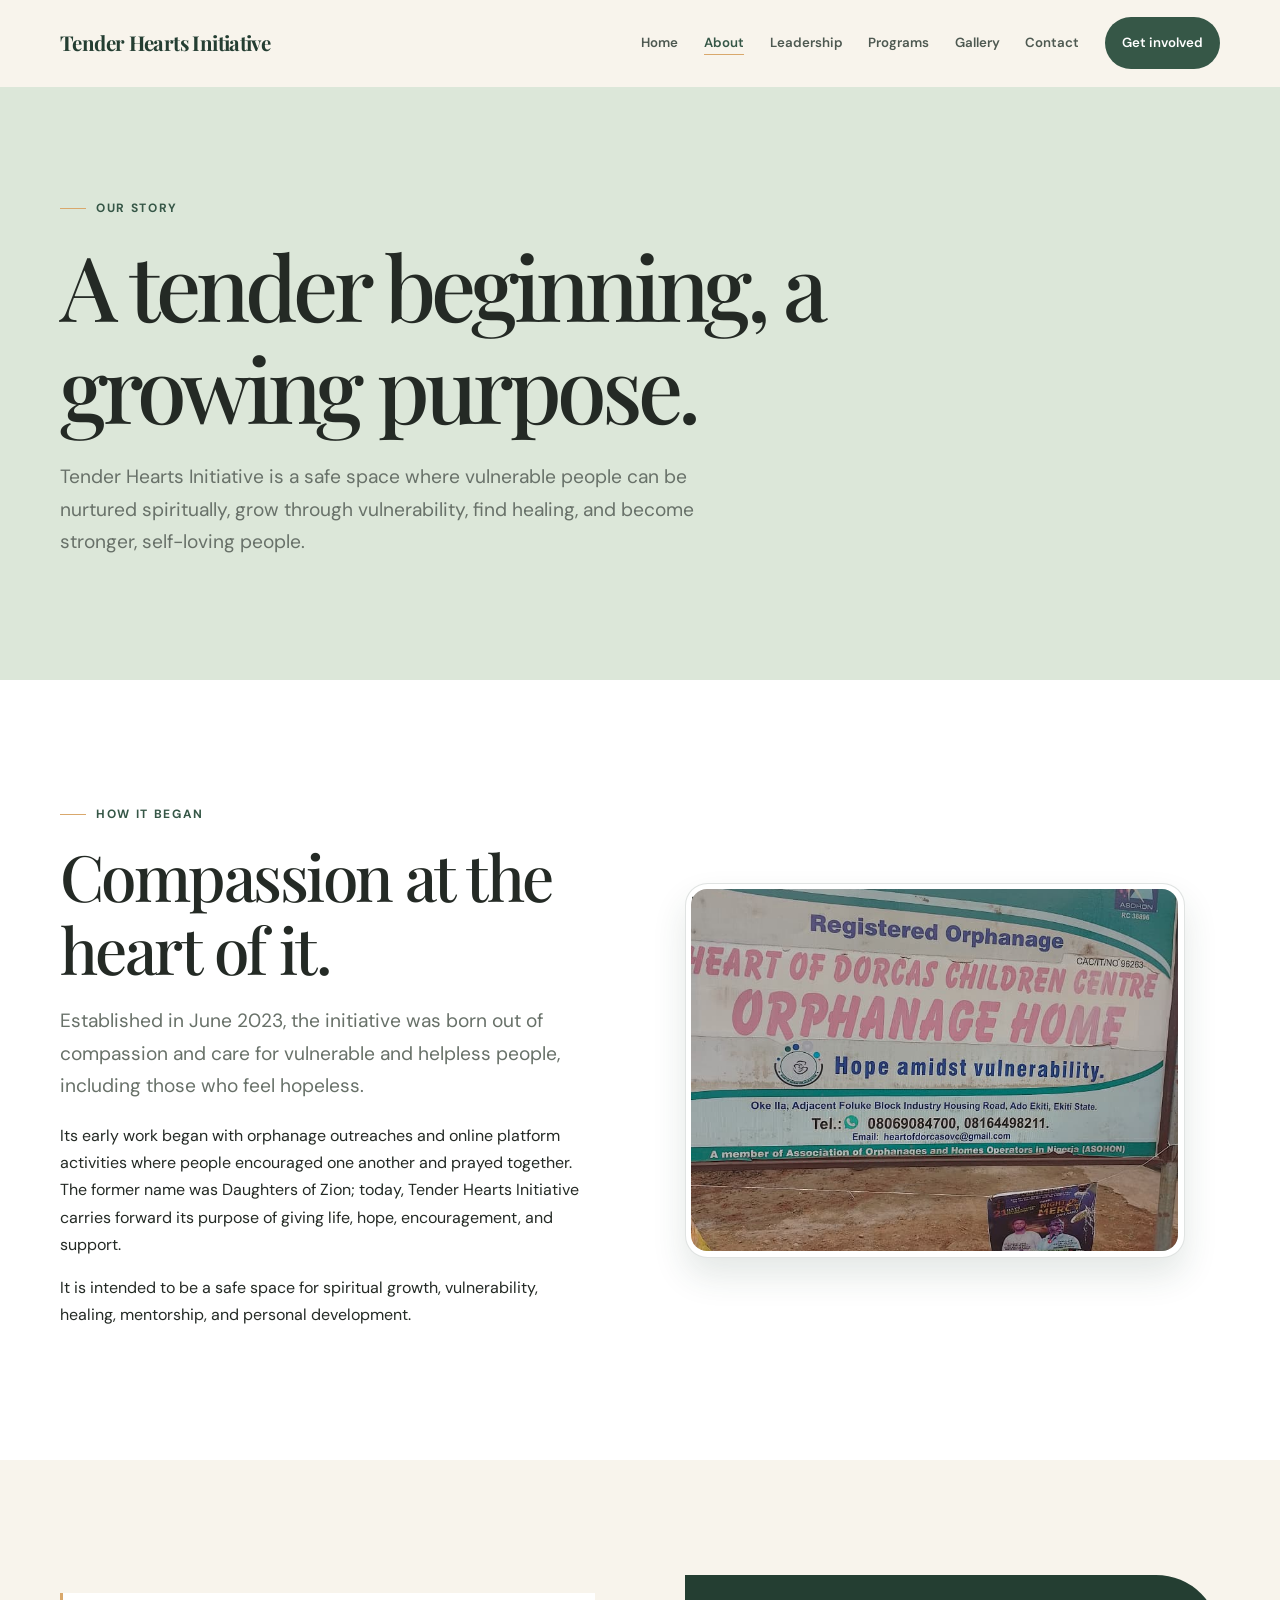
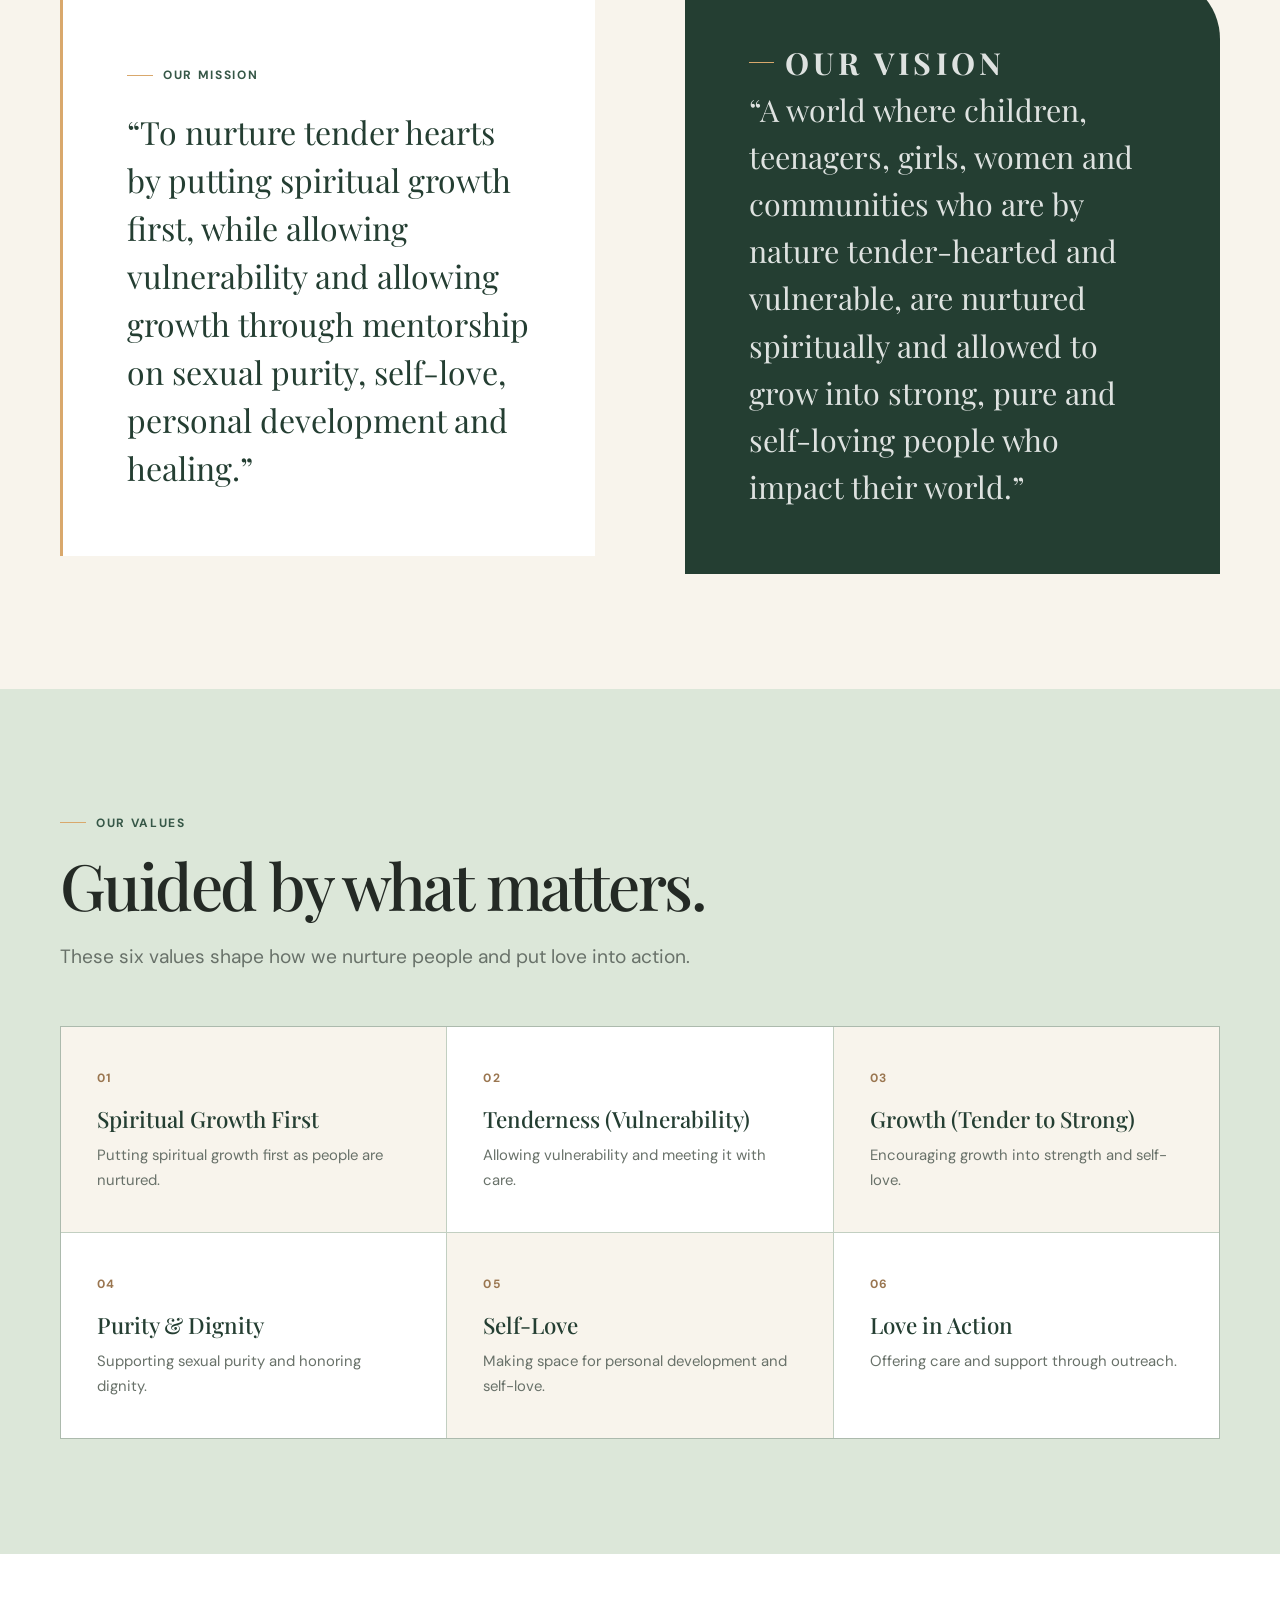
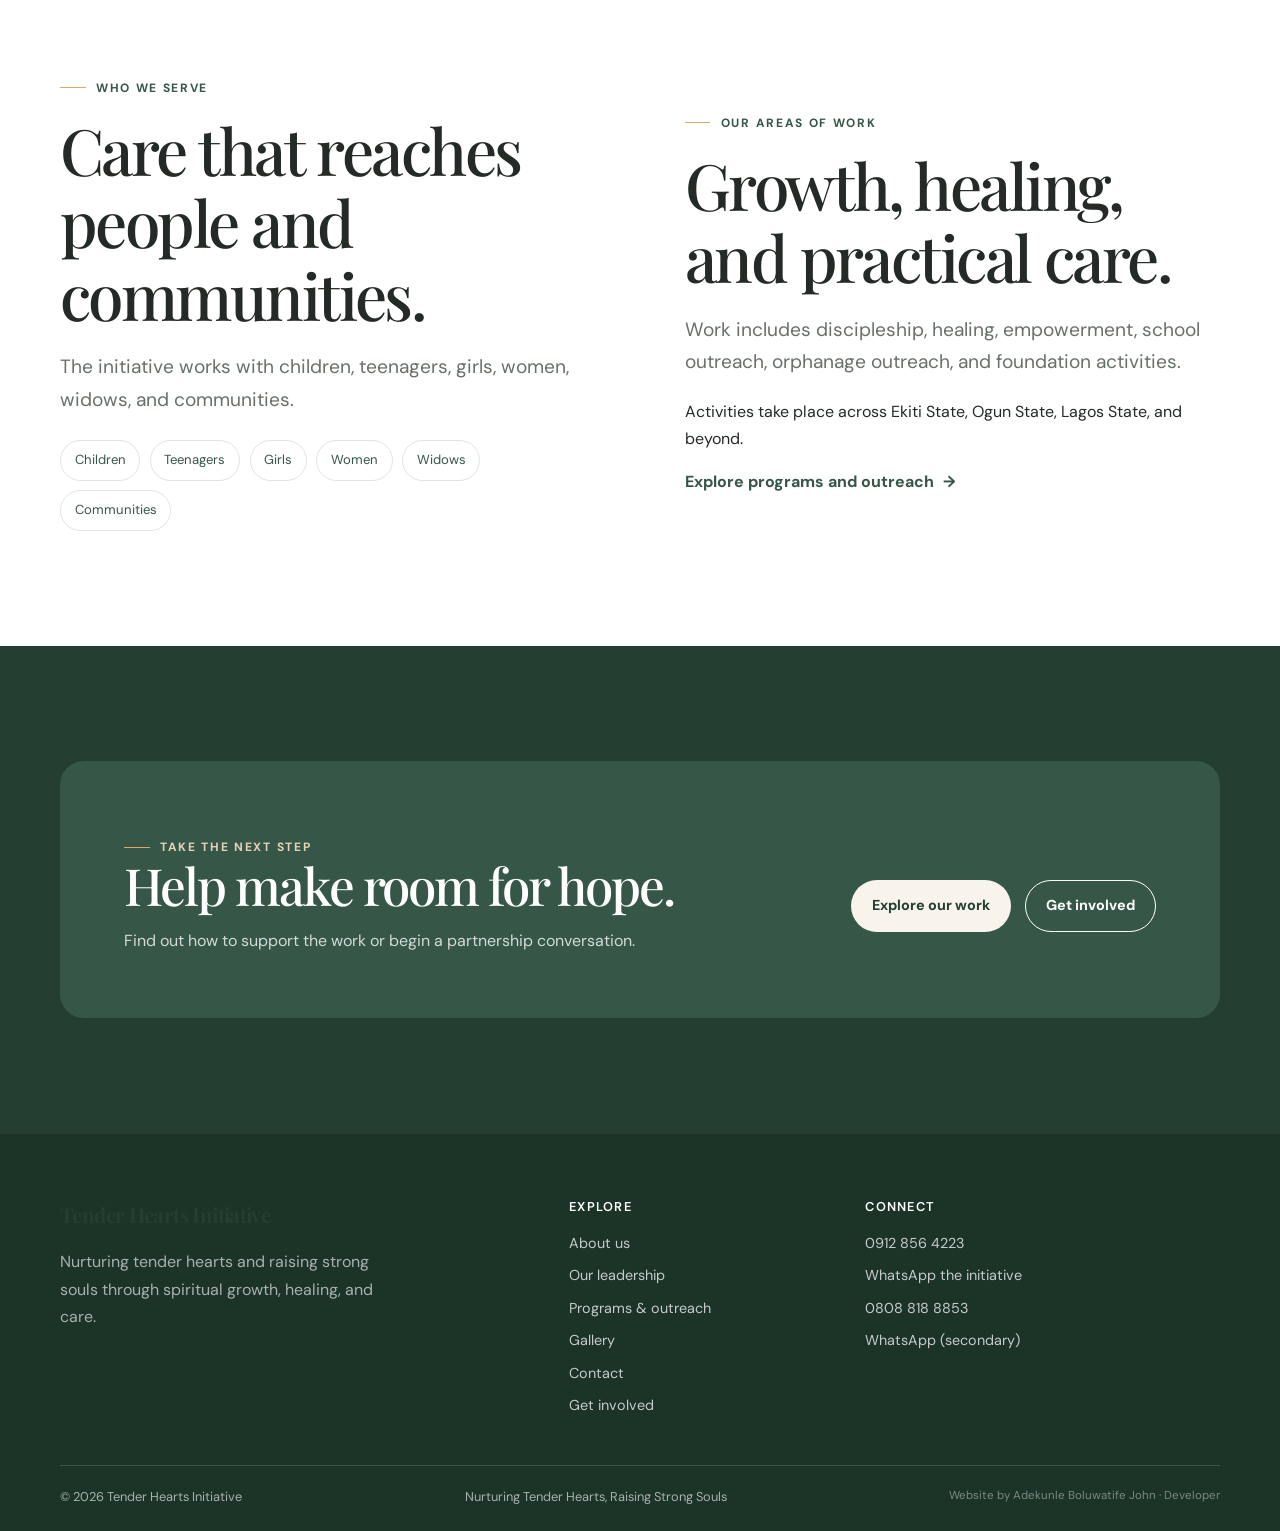
==== commit 0b0a177c: "Update branding and content corrections Co-authored-by: Copilot <223556219+Copilot@users.noreply.git" ====
--- a/about.html
+++ b/about.html
@@ -4,11 +4,11 @@
   <meta charset="utf-8"><meta name="viewport" content="width=device-width, initial-scale=1">
   <title>About Us | Tender Hearts Initiative</title>
   <meta name="description" content="Learn about Tender Hearts Initiative, formerly Daughters of Zion, its origin, purpose, mission, vision, values, and work in Nigeria.">
-  <meta property="og:type" content="website"><meta property="og:title" content="About Us | Tender Hearts Initiative"><meta property="og:description" content="A safe space for spiritual growth, vulnerability, healing, and becoming stronger."><meta property="og:site_name" content="Tender Hearts Initiative"><meta property="og:image" content="assets/images/brand/tender-hearts-logo.png"><meta name="twitter:card" content="summary"><meta name="twitter:image" content="assets/images/brand/tender-hearts-logo.png">
-  <meta name="theme-color" content="#f8f4ec"><link rel="icon" type="image/png" href="assets/images/brand/favicon.png"><link rel="stylesheet" href="css/style.css"><script src="js/main.js" defer></script>
+  <meta property="og:type" content="website"><meta property="og:title" content="About Us | Tender Hearts Initiative"><meta property="og:description" content="A safe space for spiritual growth, vulnerability, healing, and becoming stronger."><meta property="og:site_name" content="Tender Hearts Initiative"><meta property="og:image" content="assets/images/brand/tender-hearts-logo.jpg"><meta property="twitter:card" content="summary"><meta property="twitter:image" content="assets/images/brand/tender-hearts-logo.jpg">
+  <meta name="theme-color" content="#f8f4ec"><link rel="icon" type="image/svg+xml" href="assets/images/brand/favicon.svg"><link rel="stylesheet" href="css/style.css"><script src="js/main.js" defer></script>
 </head>
 <body><a class="skip-link" href="#main">Skip to content</a>
-<header class="site-header"><div class="container nav-wrap"><a class="brand" href="index.html" aria-label="Tender Hearts Initiative home"><img class="brand-logo" src="assets/images/brand/tender-hearts-logo.png" alt="Tender Hearts Initiative"></a><button class="menu-toggle" type="button" aria-label="Open navigation menu" aria-expanded="false" aria-controls="primary-navigation"><span></span><span></span></button><nav class="primary-nav" id="primary-navigation" aria-label="Main navigation"><a href="index.html">Home</a><a href="about.html" aria-current="page">About</a><a href="leadership.html">Leadership</a><a href="programs.html">Programs</a><a href="gallery.html">Gallery</a><a href="contact.html">Contact</a><a class="button button--primary" href="get-involved.html">Get involved</a></nav></div></header>
+<header class="site-header"><div class="container nav-wrap"><a class="brand" href="index.html" aria-label="Tender Hearts Initiative home"><span class="brand-wordmark">Tender Hearts Initiative</span></a><button class="menu-toggle" type="button" aria-label="Open navigation menu" aria-expanded="false" aria-controls="primary-navigation"><span></span><span></span></button><nav class="primary-nav" id="primary-navigation" aria-label="Main navigation"><a href="index.html">Home</a><a href="about.html" aria-current="page">About</a><a href="leadership.html">Leadership</a><a href="programs.html">Programs</a><a href="gallery.html">Gallery</a><a href="contact.html">Contact</a><a class="button button--primary" href="get-involved.html">Get involved</a></nav></div></header>
 <main id="main">
   <section class="page-hero"><div class="container reveal"><p class="eyebrow">Our story</p><h1>A tender beginning, a growing purpose.</h1><p class="lede">Tender Hearts Initiative is a safe space where vulnerable people can be nurtured spiritually, grow through vulnerability, find healing, and become stronger, self-loving people.</p></div></section>
   <section class="section section--white"><div class="container split"><div class="reveal"><p class="eyebrow">How it began</p><h2>Compassion at the heart of it.</h2><p class="lede">Established in June 2023, the initiative was born out of compassion and care for vulnerable and helpless people, including those who feel hopeless.</p><p>Its early work began with orphanage outreaches and online platform activities where people encouraged one another and prayed together. The former name was Daughters of Zion; today, Tender Hearts Initiative carries forward its purpose of giving life, hope, encouragement, and support.</p><p>It is intended to be a safe space for spiritual growth, vulnerability, healing, mentorship, and personal development.</p></div><figure class="photo-feature reveal reveal-delay-1"><img src="assets/images/gallery/orphanage-centre-01.jpg" alt="A sign at an orphanage visited by Tender Hearts Initiative" loading="lazy" width="765" height="1020"><figcaption>Beginning with care and connection</figcaption></figure></div></section>
@@ -16,8 +16,7 @@
   <section class="section section--sage"><div class="container"><div class="section-heading reveal"><p class="eyebrow">Our values</p><h2>Guided by what matters.</h2><p class="lede">These six values shape how we nurture people and put love into action.</p></div><div class="values-grid">
     <article class="value-card reveal"><span class="value-number">01</span><h3>Spiritual Growth First</h3><p>Putting spiritual growth first as people are nurtured.</p></article><article class="value-card reveal reveal-delay-1"><span class="value-number">02</span><h3>Tenderness (Vulnerability)</h3><p>Allowing vulnerability and meeting it with care.</p></article><article class="value-card reveal reveal-delay-2"><span class="value-number">03</span><h3>Growth (Tender to Strong)</h3><p>Encouraging growth into strength and self-love.</p></article><article class="value-card reveal"><span class="value-number">04</span><h3>Purity &amp; Dignity</h3><p>Supporting sexual purity and honoring dignity.</p></article><article class="value-card reveal reveal-delay-1"><span class="value-number">05</span><h3>Self-Love</h3><p>Making space for personal development and self-love.</p></article><article class="value-card reveal reveal-delay-2"><span class="value-number">06</span><h3>Love in Action</h3><p>Offering care and support through outreach.</p></article>
   </div></div></section>
-  <section class="section section--white"><div class="container split"><div><p class="eyebrow">Who we serve</p><h2>Care that reaches people and communities.</h2><p class="lede">The initiative works with children, teenagers, girls, women, widows, and communities.</p><div class="audience-list"><span>Children</span><span>Teenagers</span><span>Girls</span><span>Women</span><span>Widows</span><span>Communities</span></div></div><div><p class="eyebrow">Our areas of work</p><h2>Growth, healing, and practical care.</h2><p class="lede">Work includes discipleship, healing, empowerment, school outreach, orphanage outreach, and community outreach.</p><p>Activities take place across Ekiti State, Ogun State, Lagos State, and beyond.</p><a class="text-link" href="programs.html">Explore programs and outreach</a></div></div></section>
-  <section class="section section--green"><div class="container callout reveal"><div><p class="eyebrow">Take the next step</p><h2>Help make room for hope.</h2><p>Find out how to support the work or begin a partnership conversation.</p></div><div class="button-row"><a class="button button--light" href="programs.html">Explore our work</a><a class="button button--outline" href="get-involved.html">Get involved</a></div></div></section>
+  <section class="section section--white"><div class="container split"><div><p class="eyebrow">Who we serve</p><h2>Care that reaches people and communities.</h2><p class="lede">The initiative works with children, teenagers, girls, women, widows, and communities.</p><div class="audience-list"><span>Children</span><span>Teenagers</span><span>Girls</span><span>Women</span><span>Widows</span><span>Communities</span></div></div><div><p class="eyebrow">Our areas of work</p><h2>Growth, healing, and practical care.</h2>  <p class="lede">Work includes discipleship, healing, empowerment, school outreach, orphanage outreach, and foundation activities.</p><p>Activities take place across Ekiti State, Ogun State, Lagos State, and beyond.</p><a class="text-link" href="programs.html">Explore programs and outreach</a></div></div></section>  <section class="section section--green"><div class="container callout reveal"><div><p class="eyebrow">Take the next step</p><h2>Help make room for hope.</h2><p>Find out how to support the work or begin a partnership conversation.</p></div><div class="button-row"><a class="button button--light" href="programs.html">Explore our work</a><a class="button button--outline" href="get-involved.html">Get involved</a></div></div></section>
 </main>
-<footer class="site-footer"><div class="container"><div class="footer-grid"><div><a class="brand" href="index.html" aria-label="Tender Hearts Initiative home"><img class="brand-logo" src="assets/images/brand/tender-hearts-logo.png" alt="Tender Hearts Initiative"></a><p style="max-width:330px;margin-top:1rem">Nurturing tender hearts and raising strong souls through spiritual growth, healing, and care.</p></div><div><h2 class="footer-title">Explore</h2><div class="footer-links"><a href="about.html">About us</a><a href="leadership.html">Our leadership</a><a href="programs.html">Programs &amp; outreach</a><a href="gallery.html">Gallery</a><a href="contact.html">Contact</a><a href="get-involved.html">Get involved</a></div></div><div><h2 class="footer-title">Connect</h2><div class="footer-links"><a href="tel:+2349128564223">0912 856 4223</a><a href="https://wa.me/2349128564223">WhatsApp the initiative</a><a href="tel:+2348088188853">0808 818 8853</a><a href="https://wa.me/2348088188853">WhatsApp (secondary)</a></div></div></div><div class="footer-bottom"><p>© <span data-year></span> Tender Hearts Initiative</p><p>Nurturing Tender Hearts, Raising Strong Souls</p><p class="developer-credit">Website by <a href="https://adekunle-dev.onrender.com/" target="_blank" rel="noopener noreferrer">Adekunle Boluwatife John · Developer</a></p></div></div></footer>
+<footer class="site-footer"><div class="container"><div class="footer-grid"><div><a class="brand" href="index.html" aria-label="Tender Hearts Initiative home"><span class="brand-wordmark">Tender Hearts Initiative</span></a><p style="max-width:330px;margin-top:1rem">Nurturing tender hearts and raising strong souls through spiritual growth, healing, and care.</p></div><div><h2 class="footer-title">Explore</h2><div class="footer-links"><a href="about.html">About us</a><a href="leadership.html">Our leadership</a><a href="programs.html">Programs &amp; outreach</a><a href="gallery.html">Gallery</a><a href="contact.html">Contact</a><a href="get-involved.html">Get involved</a></div></div><div><h2 class="footer-title">Connect</h2><div class="footer-links"><a href="tel:+2349128564223">0912 856 4223</a><a href="https://wa.me/2349128564223">WhatsApp the initiative</a><a href="tel:+2348088188853">0808 818 8853</a><a href="https://wa.me/2348088188853">WhatsApp (secondary)</a></div></div></div><div class="footer-bottom"><p>© <span data-year></span> Tender Hearts Initiative</p><p>Nurturing Tender Hearts, Raising Strong Souls</p><p class="developer-credit">Website by <a href="https://adekunle-dev.onrender.com/" target="_blank" rel="noopener noreferrer">Adekunle Boluwatife John · Developer</a></p></div></div></footer>
 </body></html>
--- a/css/style.css
+++ b/css/style.css
@@ -66,8 +66,10 @@
 .site-header { position: sticky; z-index: 50; top: 0; border-bottom: 1px solid transparent; background: rgba(248,244,236,.94); backdrop-filter: blur(16px); transition: box-shadow .25s ease, border-color .25s ease; }
 .site-header.is-scrolled { border-color: var(--line); box-shadow: 0 8px 24px rgba(36,62,50,.06); }
 .nav-wrap { display: flex; min-height: 5.4rem; align-items: center; justify-content: space-between; gap: 1rem; }
+.brand { display: inline-flex; flex: 0 0 auto; align-items: center; text-decoration: none; }
 .brand { display: inline-flex; flex: 0 0 auto; align-items: center; color: var(--deep-green); text-decoration: none; }
 .brand-logo { display: block; width: clamp(145px, 17vw, 210px); height: auto; max-height: 62px; object-fit: contain; background: var(--white); }
+.brand-wordmark { display: inline-flex; align-items: center; font-family: var(--serif); font-size: clamp(1.05rem, 1.6vw, 1.7rem); letter-spacing: -.03em; font-weight: 700; color: var(--deep-green); text-transform: none; }
 .primary-nav { display: flex; align-items: center; gap: clamp(.9rem, 2vw, 1.7rem); }
 .primary-nav a { color: #4e5951; font-size: .83rem; font-weight: 600; text-decoration: none; transition: color .2s ease; }
 .primary-nav a:hover, .primary-nav a[aria-current="page"] { color: var(--green); }
